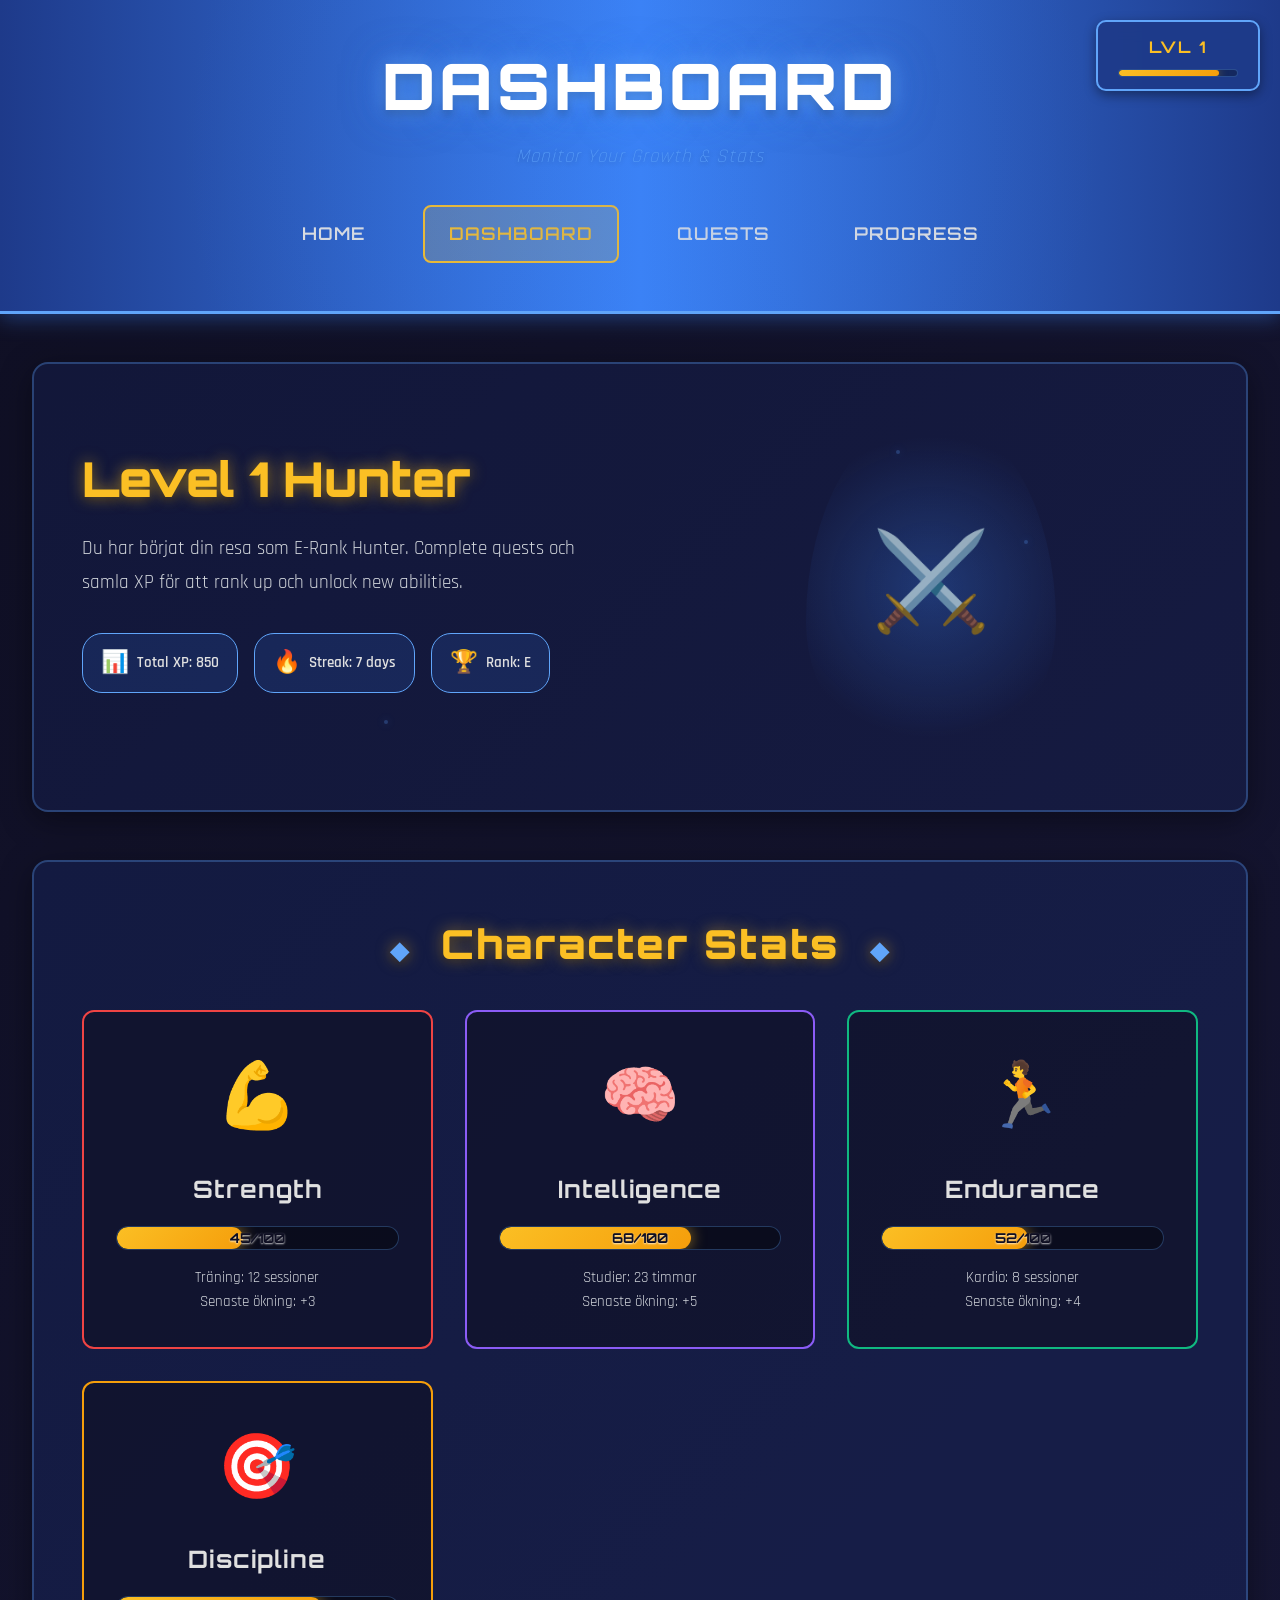
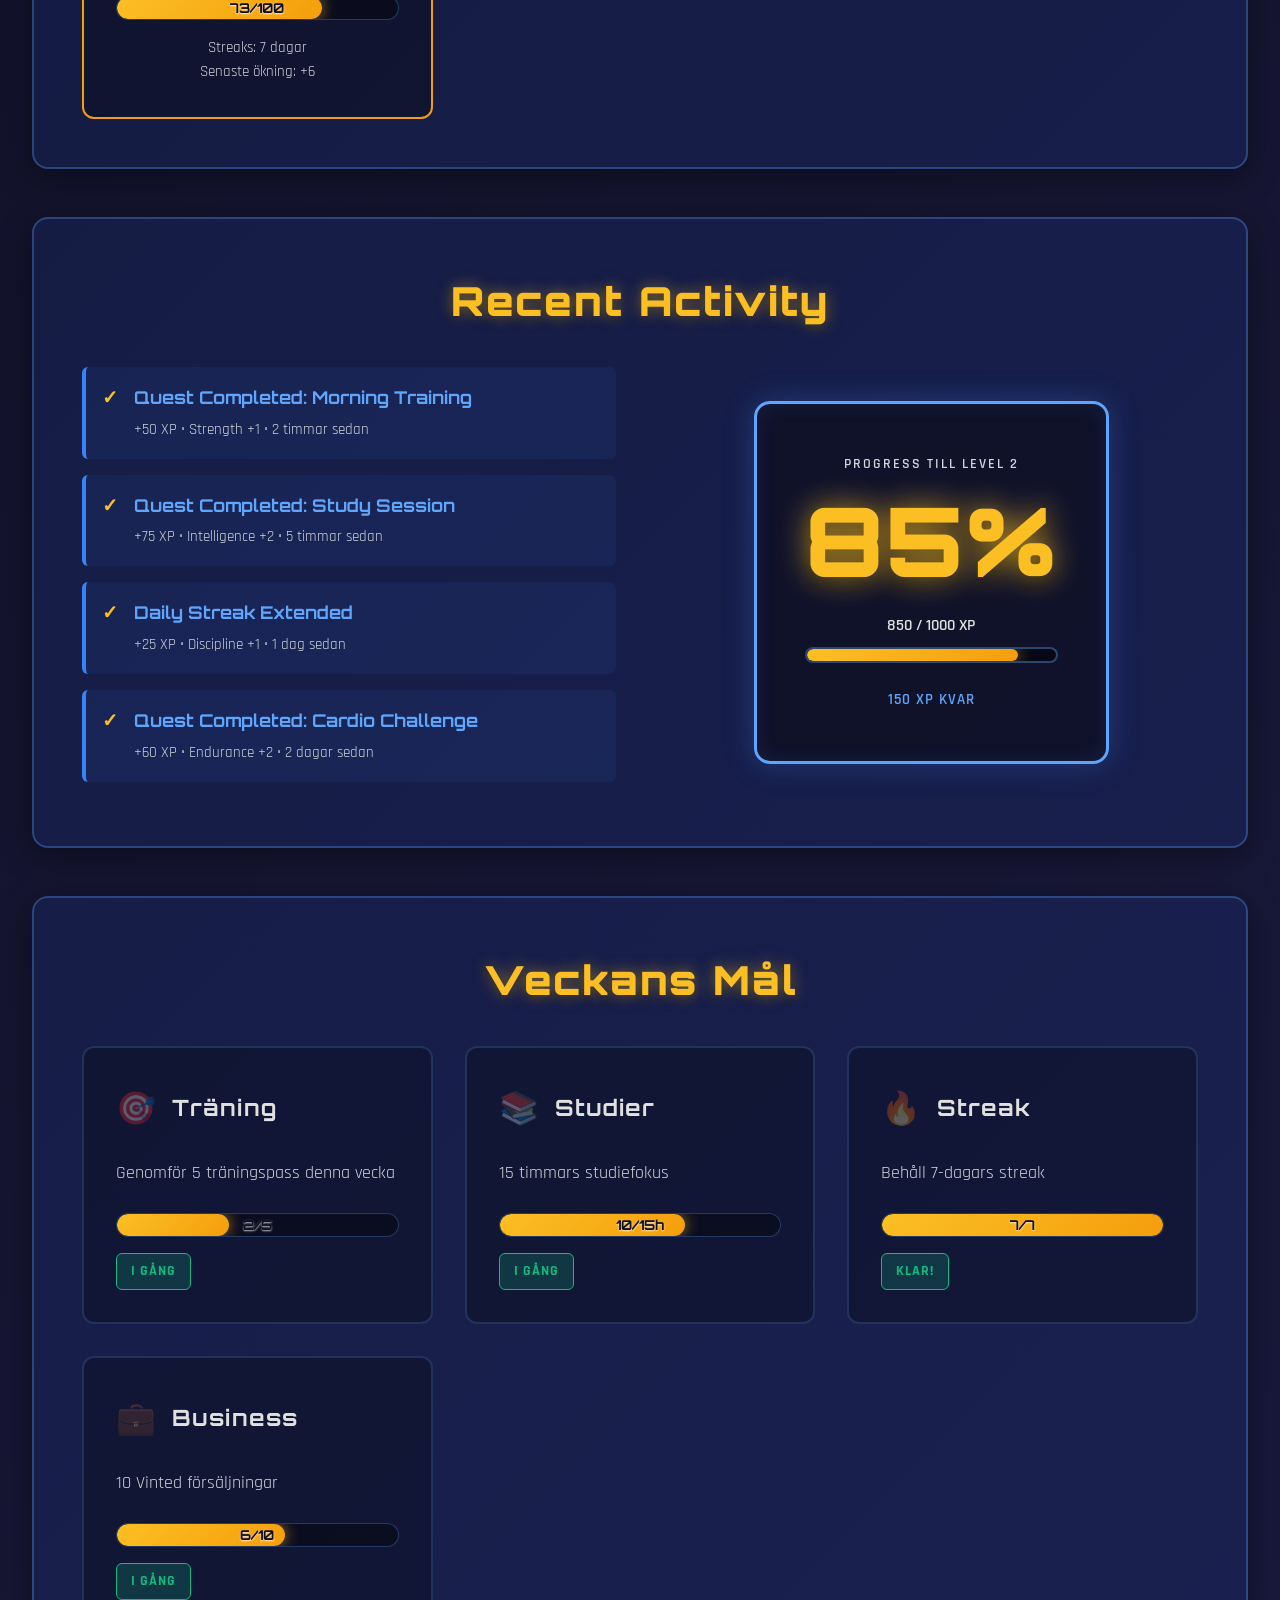
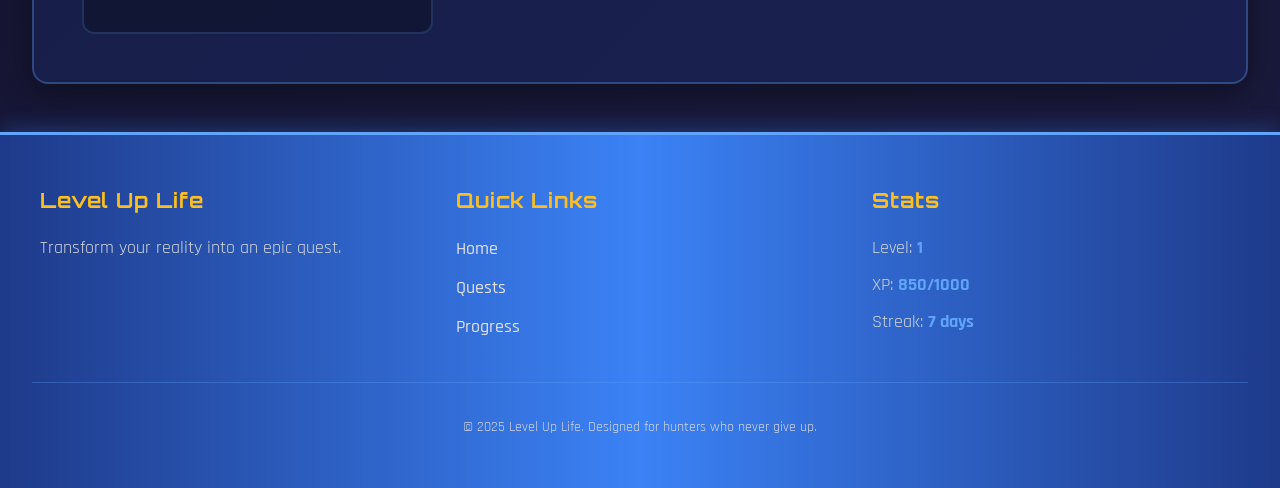
==== dashboard.html @ 6cf94a7b "Self Improvment hemsida jag har gjort en hemsida baserad på en manga solo leveling där man gör livet" ====
<!DOCTYPE html>
<html lang="sv">

<head>
    <meta charset="UTF-8">
    <meta name="viewport" content="width=device-width, initial-scale=1.0">
    <title>Dashboard - Level Up Life</title>
    <link rel="stylesheet" href="styles.css">
    <link rel="preconnect" href="https://fonts.googleapis.com">
    <link rel="preconnect" href="https://fonts.gstatic.com" crossorigin>
    <link href="https://fonts.googleapis.com/css2?family=Orbitron:wght@400;700;900&family=Rajdhani:wght@300;400;600;700&display=swap" rel="stylesheet">
</head>

<body>
    <div class="particle-container">
        <div class="particle"></div>
        <div class="particle"></div>
        <div class="particle"></div>
        <div class="particle"></div>
        <div class="particle"></div>
    </div>

    <div class="level-badge">
        <span class="level-number">LVL 1</span>
        <div class="xp-bar">
            <div class="xp-progress"></div>
        </div>
    </div>

    <header>
        <div class="header-glow"></div>
        <h1>
            <span class="title-main">Dashboard</span>
        </h1>
        <p class="tagline">Monitor Your Growth & Stats</p>
        <nav>
            <ul>
                <li><a href="index.html">Home</a></li>
                <li><a href="dashboard.html" class="nav-active">Dashboard</a></li>
                <li><a href="quests.html">Quests</a></li>
                <li><a href="progress.html">Progress</a></li>
            </ul>
        </nav>
    </header>

    <main>
        <!-- Current Level Overview -->
        <section id="level-overview" class="hero-section">
            <div class="hero-content">
                <h2 class="hero-title">Level 1 Hunter</h2>
                <p class="hero-description">
                    Du har börjat din resa som E-Rank Hunter. Complete quests och samla XP för att rank up och unlock new abilities.
                </p>
                <div class="hero-stats">
                    <div class="stat-pill">
                        <span class="stat-icon">📊</span>
                        <span class="stat-label">Total XP: 850</span>
                    </div>
                    <div class="stat-pill">
                        <span class="stat-icon">🔥</span>
                        <span class="stat-label">Streak: 7 days</span>
                    </div>
                    <div class="stat-pill">
                        <span class="stat-icon">🏆</span>
                        <span class="stat-label">Rank: E</span>
                    </div>
                </div>
            </div>
            <div class="hero-image">
                <div class="character-silhouette"></div>
            </div>
        </section>

        <!-- Detailed Stats -->
        <section id="detailed-stats">
            <h2 class="section-title">
                <span class="title-decoration">◆</span>
                Character Stats
                <span class="title-decoration">◆</span>
            </h2>
            <div class="stats-grid">
                <div class="stat-card strength">
                    <div class="stat-icon-large">💪</div>
                    <h3>Strength</h3>
                    <div class="stat-bar">
                        <div class="stat-fill" style="width: 45%"></div>
                        <span class="stat-value">45/100</span>
                    </div>
                    <p>Träning: 12 sessioner<br>Senaste ökning: +3</p>
                </div>
                <div class="stat-card intelligence">
                    <div class="stat-icon-large">🧠</div>
                    <h3>Intelligence</h3>
                    <div class="stat-bar">
                        <div class="stat-fill" style="width: 68%"></div>
                        <span class="stat-value">68/100</span>
                    </div>
                    <p>Studier: 23 timmar<br>Senaste ökning: +5</p>
                </div>
                <div class="stat-card endurance">
                    <div class="stat-icon-large">🏃</div>
                    <h3>Endurance</h3>
                    <div class="stat-bar">
                        <div class="stat-fill" style="width: 52%"></div>
                        <span class="stat-value">52/100</span>
                    </div>
                    <p>Kardio: 8 sessioner<br>Senaste ökning: +4</p>
                </div>
                <div class="stat-card discipline">
                    <div class="stat-icon-large">🎯</div>
                    <h3>Discipline</h3>
                    <div class="stat-bar">
                        <div class="stat-fill" style="width: 73%"></div>
                        <span class="stat-value">73/100</span>
                    </div>
                    <p>Streaks: 7 dagar<br>Senaste ökning: +6</p>
                </div>
            </div>
        </section>

        <!-- Recent Activity -->
        <section id="activity">
            <h2 class="section-title">Recent Activity</h2>
            <div class="progress-content">
                <div class="progress-text">
                    <ul class="feature-list">
                        <li>
                            <span class="feature-icon">✓</span>
                            <div class="feature-content">
                                <strong>Quest Completed: Morning Training</strong>
                                <span>+50 XP • Strength +1 • 2 timmar sedan</span>
                            </div>
                        </li>
                        <li>
                            <span class="feature-icon">✓</span>
                            <div class="feature-content">
                                <strong>Quest Completed: Study Session</strong>
                                <span>+75 XP • Intelligence +2 • 5 timmar sedan</span>
                            </div>
                        </li>
                        <li>
                            <span class="feature-icon">✓</span>
                            <div class="feature-content">
                                <strong>Daily Streak Extended</strong>
                                <span>+25 XP • Discipline +1 • 1 dag sedan</span>
                            </div>
                        </li>
                        <li>
                            <span class="feature-icon">✓</span>
                            <div class="feature-content">
                                <strong>Quest Completed: Cardio Challenge</strong>
                                <span>+60 XP • Endurance +2 • 2 dagar sedan</span>
                            </div>
                        </li>
                    </ul>
                </div>
                <div class="progress-visual">
                    <div class="level-card">
                        <div class="level-header">Progress Till Level 2</div>
                        <div class="level-display">85%</div>
                        <div class="xp-display">
                            <div class="xp-label">850 / 1000 XP</div>
                            <div class="xp-bar-large">
                                <div class="xp-fill-large"></div>
                            </div>
                        </div>
                        <div class="next-level">150 XP kvar</div>
                    </div>
                </div>
            </div>
        </section>

        <!-- Weekly Goals -->
        <section id="weekly-goals">
            <h2 class="section-title">Veckans Mål</h2>
            <div class="features-grid">
                <div class="feature-card">
                    <div class="feature-header">
                        <span class="feature-number">🎯</span>
                        <h3>Träning</h3>
                    </div>
                    <p>Genomför 5 träningspass denna vecka</p>
                    <div class="stat-bar">
                        <div class="stat-fill" style="width: 40%"></div>
                        <span class="stat-value">2/5</span>
                    </div>
                    <div class="feature-badge">I gång</div>
                </div>
                <div class="feature-card">
                    <div class="feature-header">
                        <span class="feature-number">📚</span>
                        <h3>Studier</h3>
                    </div>
                    <p>15 timmars studiefokus</p>
                    <div class="stat-bar">
                        <div class="stat-fill" style="width: 66%"></div>
                        <span class="stat-value">10/15h</span>
                    </div>
                    <div class="feature-badge">I gång</div>
                </div>
                <div class="feature-card">
                    <div class="feature-header">
                        <span class="feature-number">🔥</span>
                        <h3>Streak</h3>
                    </div>
                    <p>Behåll 7-dagars streak</p>
                    <div class="stat-bar">
                        <div class="stat-fill" style="width: 100%"></div>
                        <span class="stat-value">7/7</span>
                    </div>
                    <div class="feature-badge">Klar!</div>
                </div>
                <div class="feature-card">
                    <div class="feature-header">
                        <span class="feature-number">💼</span>
                        <h3>Business</h3>
                    </div>
                    <p>10 Vinted försäljningar</p>
                    <div class="stat-bar">
                        <div class="stat-fill" style="width: 60%"></div>
                        <span class="stat-value">6/10</span>
                    </div>
                    <div class="feature-badge">I gång</div>
                </div>
            </div>
        </section>
    </main>

    <footer>
        <div class="footer-content">
            <div class="footer-section">
                <h4>Level Up Life</h4>
                <p>Transform your reality into an epic quest.</p>
            </div>
            <div class="footer-section">
                <h4>Quick Links</h4>
                <ul>
                    <li><a href="index.html">Home</a></li>
                    <li><a href="quests.html">Quests</a></li>
                    <li><a href="progress.html">Progress</a></li>
                </ul>
            </div>
            <div class="footer-section">
                <h4>Stats</h4>
                <p class="footer-stat">Level: <strong>1</strong></p>
                <p class="footer-stat">XP: <strong>850/1000</strong></p>
                <p class="footer-stat">Streak: <strong>7 days</strong></p>
            </div>
        </div>
        <div class="footer-bottom">
            <p>&copy; 2025 Level Up Life. Designed for hunters who never give up.</p>
        </div>
    </footer>
</body>

</html>
---- styles.css ----
@import url('https://fonts.googleapis.com/css2?family=Orbitron:wght@400;700;900&family=Rajdhani:wght@300;400;600;700&display=swap');

/* CSS Reset */
* {
    margin: 0;
    padding: 0;
    box-sizing: border-box;
}

/* Root variables for consistent theming */
:root {
    /* Colors */
    --color-primary: #3b82f6;
    --color-secondary: #fbbf24;
    --color-accent: #60a5fa;
    --color-dark: #0f0f23;
    --color-darker: #1a1a3e;
    --color-light: #e0e0e0;
    --color-text: #d1d5db;
    
    /* Gradients */
    --gradient-primary: linear-gradient(135deg, #0f0f23 0%, #1a1a3e 100%);
    --gradient-header: linear-gradient(90deg, #1e3a8a 0%, #3b82f6 50%, #1e3a8a 100%);
    --gradient-gold: linear-gradient(135deg, #fbbf24 0%, #f59e0b 100%);
    
    /* Fonts */
    --font-display: 'Orbitron', sans-serif;
    --font-body: 'Rajdhani', sans-serif;
    
    /* Spacing */
    --spacing-xs: 0.5rem;
    --spacing-sm: 1rem;
    --spacing-md: 1.5rem;
    --spacing-lg: 2rem;
    --spacing-xl: 3rem;
}

/* ========================================
   BASE STYLES (Uppgift 3 + 4 + 5)
   ======================================== */

body {
    font-family: var(--font-body);
    font-size: 18px;
    font-weight: 400;
    line-height: 1.7;
    color: var(--color-light);
    background: var(--gradient-primary);
    min-height: 100vh;
    position: relative;
    overflow-x: hidden;
}

/* ========================================
   UPPGIFT 6: POSITION - Background Particles
   ======================================== */

.particle-container {
    position: fixed;
    top: 0;
    left: 0;
    width: 100%;
    height: 100%;
    pointer-events: none;
    z-index: 0;
    overflow: hidden;
}

.particle {
    position: absolute;
    width: 4px;
    height: 4px;
    background: var(--color-accent);
    border-radius: 50%;
    opacity: 0.3;
    animation: float 15s infinite ease-in-out;
    box-shadow: 0 0 10px var(--color-accent);
}

.particle:nth-child(1) {
    top: 10%;
    left: 20%;
    animation-delay: 0s;
    animation-duration: 12s;
}

.particle:nth-child(2) {
    top: 60%;
    left: 80%;
    animation-delay: 2s;
    animation-duration: 18s;
}

.particle:nth-child(3) {
    top: 30%;
    left: 50%;
    animation-delay: 4s;
    animation-duration: 15s;
}

.particle:nth-child(4) {
    top: 80%;
    left: 30%;
    animation-delay: 6s;
    animation-duration: 20s;
}

.particle:nth-child(5) {
    top: 50%;
    left: 70%;
    animation-delay: 8s;
    animation-duration: 16s;
}

/* ========================================
   UPPGIFT 9: ADVANCED - Animations
   ======================================== */

@keyframes float {
    0%, 100% {
        transform: translateY(0) translateX(0);
        opacity: 0.3;
    }
    25% {
        transform: translateY(-30px) translateX(20px);
        opacity: 0.6;
    }
    50% {
        transform: translateY(-60px) translateX(-20px);
        opacity: 0.4;
    }
    75% {
        transform: translateY(-30px) translateX(30px);
        opacity: 0.5;
    }
}

@keyframes glow-pulse {
    0%, 100% {
        box-shadow: 0 0 20px rgba(96, 165, 250, 0.3);
    }
    50% {
        box-shadow: 0 0 40px rgba(96, 165, 250, 0.6);
    }
}

@keyframes slide-in {
    from {
        opacity: 0;
        transform: translateY(30px);
    }
    to {
        opacity: 1;
        transform: translateY(0);
    }
}

@keyframes xp-fill {
    from {
        width: 0%;
    }
    to {
        width: 85%;
    }
}

/* ========================================
   UPPGIFT 6: POSITION - Fixed Level Badge
   ======================================== */

.level-badge {
    position: fixed;
    top: 20px;
    right: 20px;
    background: rgba(30, 58, 138, 0.95);
    padding: 12px 20px;
    border-radius: 10px;
    border: 2px solid var(--color-accent);
    z-index: 1000;
    backdrop-filter: blur(10px);
    box-shadow: 0 4px 12px rgba(0, 0, 0, 0.4);
}

.level-number {
    display: block;
    font-family: var(--font-display);
    font-size: 16px;
    font-weight: 700;
    color: var(--color-secondary);
    text-align: center;
    margin-bottom: 8px;
    letter-spacing: 2px;
}

.xp-bar {
    width: 120px;
    height: 8px;
    background: rgba(0, 0, 0, 0.3);
    border-radius: 4px;
    overflow: hidden;
    border: 1px solid rgba(96, 165, 250, 0.3);
}

.xp-progress {
    height: 100%;
    width: 85%;
    background: var(--gradient-gold);
    border-radius: 4px;
    animation: xp-fill 2s ease-out;
    box-shadow: 0 0 10px rgba(251, 191, 36, 0.5);
}

/* ========================================
   HEADER STYLING (Uppgift 3, 4, 5, 6)
   ======================================== */

header {
    position: relative;
    background: var(--gradient-header);
    padding: var(--spacing-xl) var(--spacing-lg);
    text-align: center;
    box-shadow: 0 4px 20px rgba(59, 130, 246, 0.4);
    border-bottom: 3px solid var(--color-accent);
    z-index: 10;
    margin-bottom: var(--spacing-xl);
}

.header-glow {
    position: absolute;
    top: 0;
    left: 0;
    width: 100%;
    height: 100%;
    background: radial-gradient(circle at 50% 50%, rgba(59, 130, 246, 0.2) 0%, transparent 70%);
    pointer-events: none;
}

h1 {
    font-family: var(--font-display);
    font-size: 4rem;
    font-weight: 900;
    font-style: normal;
    letter-spacing: 4px;
    text-transform: uppercase;
    margin-bottom: var(--spacing-sm);
    text-shadow: 
        0 0 20px rgba(96, 165, 250, 0.8),
        0 0 40px rgba(59, 130, 246, 0.5),
        0 4px 8px rgba(0, 0, 0, 0.3);
    line-height: 1.2;
    position: relative;
    z-index: 1;
}

.title-main {
    color: #ffffff;
    display: inline-block;
}

.title-accent {
    color: var(--color-secondary);
    text-shadow: 
        0 0 20px rgba(251, 191, 36, 0.8),
        0 0 40px rgba(251, 191, 36, 0.5),
        0 4px 8px rgba(0, 0, 0, 0.3);
    display: inline-block;
}

.tagline {
    font-family: var(--font-body);
    font-size: 1.2rem;
    font-weight: 300;
    font-style: italic;
    color: var(--color-accent);
    margin-bottom: var(--spacing-lg);
    letter-spacing: 1px;
    text-shadow: 0 2px 4px rgba(0, 0, 0, 0.3);
}

/* ========================================
   UPPGIFT 7: FLEXBOX - Navigation
   ======================================== */

nav ul {
    list-style: none;
    display: flex;
    justify-content: center;
    align-items: center;
    gap: var(--spacing-lg);
    flex-wrap: wrap;
    padding: 0;
}

nav li {
    margin: 0;
}

nav a {
    display: inline-block;
    color: var(--color-light);
    text-decoration: none;
    font-family: var(--font-display);
    font-weight: 600;
    font-size: 1.1rem;
    padding: 12px 24px;
    border-radius: 8px;
    border: 2px solid transparent;
    transition: all 0.3s ease;
    letter-spacing: 1px;
    text-transform: uppercase;
}

/* UPPGIFT 9: :hover pseudo-class */
nav a:hover {
    background: rgba(96, 165, 250, 0.2);
    border: 2px solid var(--color-accent);
    transform: translateY(-2px);
    box-shadow: 0 4px 12px rgba(96, 165, 250, 0.5);
    text-shadow: 0 0 10px rgba(96, 165, 250, 0.8);
}

nav a.nav-active {
    background: rgba(251, 191, 36, 0.2);
    border: 2px solid var(--color-secondary);
    color: var(--color-secondary);
}

/* ========================================
   MAIN CONTENT WRAPPER
   ======================================== */

main {
    max-width: 1400px;
    margin: 0 auto;
    padding: 0 var(--spacing-lg);
    position: relative;
    z-index: 1;
}

/* ========================================
   UPPGIFT 7: FLEXBOX - Hero Section
   ======================================== */

.hero-section {
    display: flex;
    flex-direction: row;
    justify-content: space-between;
    align-items: center;
    gap: var(--spacing-xl);
    padding: var(--spacing-xl);
    margin-bottom: var(--spacing-xl);
    background: rgba(30, 58, 138, 0.2);
    border-radius: 16px;
    border: 2px solid rgba(96, 165, 250, 0.3);
    box-shadow: 0 8px 32px rgba(0, 0, 0, 0.4);
    animation: slide-in 0.8s ease-out;
}

.hero-content {
    flex: 1;
    max-width: 600px;
}

.hero-title {
    font-family: var(--font-display);
    font-size: 3rem;
    font-weight: 900;
    color: var(--color-secondary);
    margin-bottom: var(--spacing-md);
    text-shadow: 
        0 0 15px rgba(251, 191, 36, 0.6),
        0 4px 8px rgba(0, 0, 0, 0.3);
    line-height: 1.2;
}

.hero-description {
    font-size: 1.2rem;
    line-height: 1.8;
    color: var(--color-text);
    margin-bottom: var(--spacing-lg);
}

/* UPPGIFT 7: FLEXBOX - Hero Stats Pills */
.hero-stats {
    display: flex;
    flex-wrap: wrap;
    gap: var(--spacing-sm);
    margin-bottom: var(--spacing-lg);
}

.stat-pill {
    display: flex;
    align-items: center;
    gap: 8px;
    padding: 10px 18px;
    background: rgba(59, 130, 246, 0.15);
    border: 1px solid var(--color-accent);
    border-radius: 20px;
    transition: all 0.3s ease;
}

.stat-pill:hover {
    background: rgba(59, 130, 246, 0.25);
    transform: translateY(-2px);
    box-shadow: 0 4px 12px rgba(59, 130, 246, 0.3);
}

.stat-icon {
    font-size: 1.4rem;
}

.stat-label {
    font-family: var(--font-body);
    font-weight: 600;
    font-size: 0.95rem;
    color: var(--color-light);
}

/* Hero Image */
.hero-image {
    flex: 1;
    display: flex;
    justify-content: center;
    align-items: center;
    min-height: 300px;
}

.character-silhouette {
    width: 250px;
    height: 350px;
    background: radial-gradient(circle, rgba(59, 130, 246, 0.3) 0%, transparent 70%);
    border-radius: 50% 50% 50% 50% / 60% 60% 40% 40%;
    position: relative;
    animation: glow-pulse 3s infinite;
}

.character-silhouette::before {
    content: '⚔️';
    position: absolute;
    top: 50%;
    left: 50%;
    transform: translate(-50%, -50%);
    font-size: 6rem;
    opacity: 0.7;
    animation: float 6s infinite ease-in-out;
}

/* ========================================
   UPPGIFT 4: BOX MODEL - CTA Button
   ======================================== */

.cta-button {
    display: inline-flex;
    align-items: center;
    gap: 12px;
    padding: 16px 36px;
    margin-top: var(--spacing-md);
    background: var(--gradient-gold);
    color: var(--color-dark);
    font-family: var(--font-display);
    font-weight: 800;
    font-size: 1.2rem;
    text-decoration: none;
    border-radius: 10px;
    border: 3px solid var(--color-secondary);
    text-transform: uppercase;
    letter-spacing: 1.5px;
    transition: all 0.3s ease;
    box-shadow: 0 6px 20px rgba(251, 191, 36, 0.4);
}

.cta-button:hover {
    background: linear-gradient(135deg, #f59e0b 0%, #d97706 100%);
    transform: scale(1.05) translateY(-2px);
    box-shadow: 0 8px 30px rgba(251, 191, 36, 0.6);
}

.button-arrow {
    font-size: 1.5rem;
    transition: transform 0.3s ease;
}

.cta-button:hover .button-arrow {
    transform: translateX(5px);
}

/* ========================================
   SECTION STYLING (Uppgift 4: BOX MODEL)
   ======================================== */

section {
    background: rgba(30, 58, 138, 0.25);
    padding: var(--spacing-xl);
    margin-bottom: var(--spacing-xl);
    border-radius: 16px;
    border: 2px solid rgba(96, 165, 250, 0.3);
    box-shadow: 0 8px 32px rgba(0, 0, 0, 0.4);
    transition: all 0.4s ease;
}

section:hover {
    transform: translateY(-5px);
    box-shadow: 0 12px 40px rgba(59, 130, 246, 0.5);
    border-color: var(--color-accent);
}

.section-title {
    font-family: var(--font-display);
    font-size: 2.5rem;
    font-weight: 900;
    color: var(--color-secondary);
    text-align: center;
    margin-bottom: var(--spacing-lg);
    text-shadow: 
        0 0 15px rgba(251, 191, 36, 0.5),
        0 4px 8px rgba(0, 0, 0, 0.3);
    letter-spacing: 2px;
}

.title-decoration {
    color: var(--color-accent);
    margin: 0 var(--spacing-sm);
    font-size: 1.5rem;
}

/* ========================================
   UPPGIFT 8: GRID - Stats Grid
   ======================================== */

.stats-grid {
    display: grid;
    grid-template-columns: repeat(auto-fit, minmax(280px, 1fr));
    gap: var(--spacing-lg);
    margin-top: var(--spacing-lg);
}

.stat-card {
    background: rgba(15, 15, 35, 0.6);
    padding: var(--spacing-lg);
    border-radius: 12px;
    border: 2px solid transparent;
    transition: all 0.4s ease;
    text-align: center;
}

.stat-card:hover {
    transform: translateY(-8px) scale(1.02);
    box-shadow: 0 12px 30px rgba(0, 0, 0, 0.5);
}

.stat-card.strength {
    border-color: #ef4444;
}

.stat-card.strength:hover {
    background: rgba(239, 68, 68, 0.1);
    box-shadow: 0 12px 30px rgba(239, 68, 68, 0.3);
}

.stat-card.intelligence {
    border-color: #8b5cf6;
}

.stat-card.intelligence:hover {
    background: rgba(139, 92, 246, 0.1);
    box-shadow: 0 12px 30px rgba(139, 92, 246, 0.3);
}

.stat-card.endurance {
    border-color: #10b981;
}

.stat-card.endurance:hover {
    background: rgba(16, 185, 129, 0.1);
    box-shadow: 0 12px 30px rgba(16, 185, 129, 0.3);
}

.stat-card.discipline {
    border-color: #f59e0b;
}

.stat-card.discipline:hover {
    background: rgba(245, 158, 11, 0.1);
    box-shadow: 0 12px 30px rgba(245, 158, 11, 0.3);
}

.stat-icon-large {
    font-size: 4rem;
    margin-bottom: var(--spacing-sm);
}

.stat-card h3 {
    font-family: var(--font-display);
    font-size: 1.5rem;
    font-weight: 700;
    color: var(--color-light);
    margin-bottom: var(--spacing-sm);
    letter-spacing: 1px;
}

.stat-bar {
    position: relative;
    width: 100%;
    height: 24px;
    background: rgba(0, 0, 0, 0.4);
    border-radius: 12px;
    margin: var(--spacing-sm) 0;
    overflow: hidden;
    border: 1px solid rgba(96, 165, 250, 0.3);
}

.stat-fill {
    height: 100%;
    background: var(--gradient-gold);
    border-radius: 12px;
    transition: width 1s ease-out;
    box-shadow: 0 0 15px rgba(251, 191, 36, 0.6);
}

.stat-value {
    position: absolute;
    top: 50%;
    left: 50%;
    transform: translate(-50%, -50%);
    font-family: var(--font-display);
    font-size: 0.85rem;
    font-weight: 700;
    color: var(--color-dark);
    text-shadow: 0 1px 2px rgba(255, 255, 255, 0.8);
}

.stat-card p {
    font-size: 0.95rem;
    color: var(--color-text);
    line-height: 1.6;
}

/* ========================================
   UPPGIFT 7: FLEXBOX - Progress Section
   ======================================== */

.progress-content {
    display: flex;
    gap: var(--spacing-xl);
    align-items: center;
}

.progress-text {
    flex: 1;
}

.intro-text {
    font-size: 1.15rem;
    line-height: 1.8;
    color: var(--color-text);
    margin-bottom: var(--spacing-lg);
}

.feature-list {
    list-style: none;
    padding: 0;
}

.feature-list li {
    display: flex;
    align-items: flex-start;
    gap: var(--spacing-sm);
    padding: var(--spacing-sm);
    margin-bottom: var(--spacing-sm);
    background: rgba(59, 130, 246, 0.08);
    border-left: 4px solid var(--color-primary);
    border-radius: 6px;
    transition: all 0.3s ease;
}

.feature-list li:hover {
    background: rgba(59, 130, 246, 0.15);
    border-left-color: var(--color-secondary);
    transform: translateX(8px);
}

.feature-icon {
    color: var(--color-secondary);
    font-weight: 900;
    font-size: 1.2rem;
    flex-shrink: 0;
}

.feature-content {
    display: flex;
    flex-direction: column;
    gap: 4px;
}

.feature-content strong {
    font-family: var(--font-display);
    font-size: 1.1rem;
    color: var(--color-accent);
    font-weight: 700;
}

.feature-content span {
    font-size: 0.95rem;
    color: var(--color-text);
}

/* Progress Visual */
.progress-visual {
    flex: 1;
    display: flex;
    justify-content: center;
}

.level-card {
    background: rgba(15, 15, 35, 0.8);
    padding: var(--spacing-xl);
    border-radius: 16px;
    border: 3px solid var(--color-accent);
    box-shadow: 
        0 0 30px rgba(59, 130, 246, 0.3),
        inset 0 0 20px rgba(59, 130, 246, 0.1);
    text-align: center;
    min-width: 280px;
}

.level-header {
    font-family: var(--font-body);
    font-size: 0.9rem;
    font-weight: 600;
    color: var(--color-text);
    text-transform: uppercase;
    letter-spacing: 2px;
    margin-bottom: var(--spacing-sm);
}

.level-display {
    font-family: var(--font-display);
    font-size: 6rem;
    font-weight: 900;
    color: var(--color-secondary);
    line-height: 1;
    text-shadow: 
        0 0 30px rgba(251, 191, 36, 0.8),
        0 8px 16px rgba(0, 0, 0, 0.5);
    margin-bottom: var(--spacing-md);
}

.xp-display {
    margin-bottom: var(--spacing-md);
}

.xp-label {
    font-family: var(--font-body);
    font-size: 1rem;
    font-weight: 600;
    color: var(--color-light);
    margin-bottom: 8px;
}

.xp-bar-large {
    width: 100%;
    height: 16px;
    background: rgba(0, 0, 0, 0.5);
    border-radius: 8px;
    overflow: hidden;
    border: 2px solid rgba(96, 165, 250, 0.4);
}

.xp-fill-large {
    height: 100%;
    width: 85%;
    background: var(--gradient-gold);
    border-radius: 8px;
    animation: xp-fill 2s ease-out;
    box-shadow: 0 0 15px rgba(251, 191, 36, 0.6);
}

.next-level {
    font-family: var(--font-body);
    font-size: 0.95rem;
    font-weight: 600;
    color: var(--color-accent);
    text-transform: uppercase;
    letter-spacing: 1px;
}

/* ========================================
   UPPGIFT 8: GRID - Features Grid
   ======================================== */

.features-grid {
    display: grid;
    grid-template-columns: repeat(auto-fit, minmax(300px, 1fr));
    gap: var(--spacing-lg);
}

.feature-card {
    background: rgba(15, 15, 35, 0.5);
    padding: var(--spacing-lg);
    border-radius: 12px;
    border: 2px solid rgba(96, 165, 250, 0.2);
    transition: all 0.4s ease;
    position: relative;
    overflow: hidden;
}

.feature-card::before {
    content: '';
    position: absolute;
    top: 0;
    left: -100%;
    width: 100%;
    height: 100%;
    background: linear-gradient(90deg, transparent, rgba(96, 165, 250, 0.1), transparent);
    transition: left 0.6s ease;
}

.feature-card:hover::before {
    left: 100%;
}

.feature-card:hover {
    transform: translateY(-8px);
    border-color: var(--color-accent);
    box-shadow: 0 12px 30px rgba(59, 130, 246, 0.3);
}

.feature-header {
    display: flex;
    align-items: center;
    gap: var(--spacing-sm);
    margin-bottom: var(--spacing-md);
}

.feature-number {
    font-family: var(--font-display);
    font-size: 2rem;
    font-weight: 900;
    color: var(--color-secondary);
    opacity: 0.3;
}

.feature-card h3 {
    font-family: var(--font-display);
    font-size: 1.4rem;
    font-weight: 700;
    color: var(--color-light);
    letter-spacing: 1px;
}

.feature-card p {
    color: var(--color-text);
    line-height: 1.7;
    margin-bottom: var(--spacing-md);
}

.feature-badge {
    display: inline-block;
    padding: 6px 14px;
    background: rgba(16, 185, 129, 0.2);
    color: #10b981;
    font-family: var(--font-body);
    font-size: 0.85rem;
    font-weight: 700;
    border-radius: 6px;
    border: 1px solid #10b981;
    text-transform: uppercase;
    letter-spacing: 1px;
}

.feature-badge.coming-soon {
    background: rgba(245, 158, 11, 0.2);
    color: #f59e0b;
    border-color: #f59e0b;
}

/* ========================================
   CTA SECTION
   ======================================== */

.cta-section {
    background: var(--gradient-header);
    text-align: center;
    padding: var(--spacing-xl);
    border-radius: 16px;
    box-shadow: 
        0 12px 40px rgba(59, 130, 246, 0.5),
        inset 0 0 50px rgba(59, 130, 246, 0.1);
}

.cta-content h2 {
    font-family: var(--font-display);
    font-size: 3rem;
    font-weight: 900;
    color: #ffffff;
    margin-bottom: var(--spacing-md);
    text-shadow: 0 4px 12px rgba(0, 0, 0, 0.3);
}

.cta-content p {
    font-size: 1.2rem;
    color: var(--color-light);
    margin-bottom: var(--spacing-lg);
    max-width: 600px;
    margin-left: auto;
    margin-right: auto;
}

.cta-buttons {
    display: flex;
    justify-content: center;
    gap: var(--spacing-md);
    flex-wrap: wrap;
}

.cta-primary {
    display: inline-flex;
    align-items: center;
    gap: 10px;
    padding: 16px 32px;
    background: var(--gradient-gold);
    color: var(--color-dark);
    font-family: var(--font-display);
    font-weight: 800;
    font-size: 1.1rem;
    text-decoration: none;
    border-radius: 10px;
    border: 3px solid var(--color-secondary);
    text-transform: uppercase;
    letter-spacing: 1.5px;
    transition: all 0.3s ease;
}

.cta-primary:hover {
    transform: scale(1.05);
    box-shadow: 0 8px 30px rgba(251, 191, 36, 0.6);
}

.cta-secondary {
    display: inline-block;
    padding: 16px 32px;
    background: transparent;
    color: var(--color-light);
    font-family: var(--font-display);
    font-weight: 700;
    font-size: 1.1rem;
    text-decoration: none;
    border-radius: 10px;
    border: 3px solid var(--color-accent);
    text-transform: uppercase;
    letter-spacing: 1.5px;
    transition: all 0.3s ease;
}

.cta-secondary:hover {
    background: rgba(96, 165, 250, 0.2);
    transform: scale(1.05);
}

/* ========================================
   FOOTER (Uppgift 7: FLEXBOX + 8: GRID)
   ======================================== */

footer {
    background: var(--gradient-header);
    margin-top: var(--spacing-xl);
    padding: var(--spacing-xl) var(--spacing-lg);
    border-top: 3px solid var(--color-accent);
    box-shadow: 0 -4px 20px rgba(59, 130, 246, 0.3);
}

.footer-content {
    max-width: 1200px;
    margin: 0 auto;
    display: grid;
    grid-template-columns: repeat(auto-fit, minmax(250px, 1fr));
    gap: var(--spacing-xl);
    margin-bottom: var(--spacing-lg);
}

.footer-section h4 {
    font-family: var(--font-display);
    font-size: 1.3rem;
    font-weight: 700;
    color: var(--color-secondary);
    margin-bottom: var(--spacing-sm);
    letter-spacing: 1px;
}

.footer-section p {
    color: var(--color-text);
    line-height: 1.6;
}

.footer-section ul {
    list-style: none;
    padding: 0;
}

.footer-section ul li {
    margin-bottom: 8px;
}

.footer-section a {
    color: var(--color-light);
    text-decoration: none;
    transition: color 0.3s ease;
    font-weight: 500;
}

.footer-section a:hover {
    color: var(--color-secondary);
}

.footer-stat {
    margin: 8px 0;
    font-family: var(--font-body);
    font-weight: 400;
}

.footer-stat strong {
    color: var(--color-accent);
    font-weight: 700;
}

.footer-bottom {
    text-align: center;
    padding-top: var(--spacing-lg);
    border-top: 1px solid rgba(96, 165, 250, 0.3);
}

.footer-bottom p {
    color: var(--color-text);
    font-size: 0.9rem;
}

/* ========================================
   UPPGIFT 4: BOX MODEL - Responsive Design
   ======================================== */

@media (max-width: 1024px) {
    .hero-section {
        flex-direction: column;
        text-align: center;
    }
    
    .hero-content {
        max-width: 100%;
    }
    
    .hero-stats {
        justify-content: center;
    }
    
    .progress-content {
        flex-direction: column;
    }
}

@media (max-width: 768px) {
    h1 {
        font-size: 2.5rem;
        letter-spacing: 2px;
    }
    
    .hero-title {
        font-size: 2rem;
    }
    
    .section-title {
        font-size: 1.8rem;
    }
    
    nav ul {
        gap: var(--spacing-sm);
    }
    
    nav a {
        font-size: 0.95rem;
        padding: 10px 16px;
    }
    
    .stats-grid {
        grid-template-columns: 1fr;
    }
    
    .features-grid {
        grid-template-columns: 1fr;
    }
    
    .footer-content {
        grid-template-columns: 1fr;
        text-align: center;
    }
    
    .level-badge {
        top: 10px;
        right: 10px;
        padding: 8px 12px;
    }
    
    .cta-buttons {
        flex-direction: column;
        align-items: center;
    }
}

@media (max-width: 480px) {
    h1 {
        font-size: 1.8rem;
    }
    
    .hero-title {
        font-size: 1.5rem;
    }
    
    section {
        padding: var(--spacing-lg);
    }
    
    .stat-icon-large {
        font-size: 3rem;
    }
    
    .level-display {
        font-size: 4rem;
    }
}
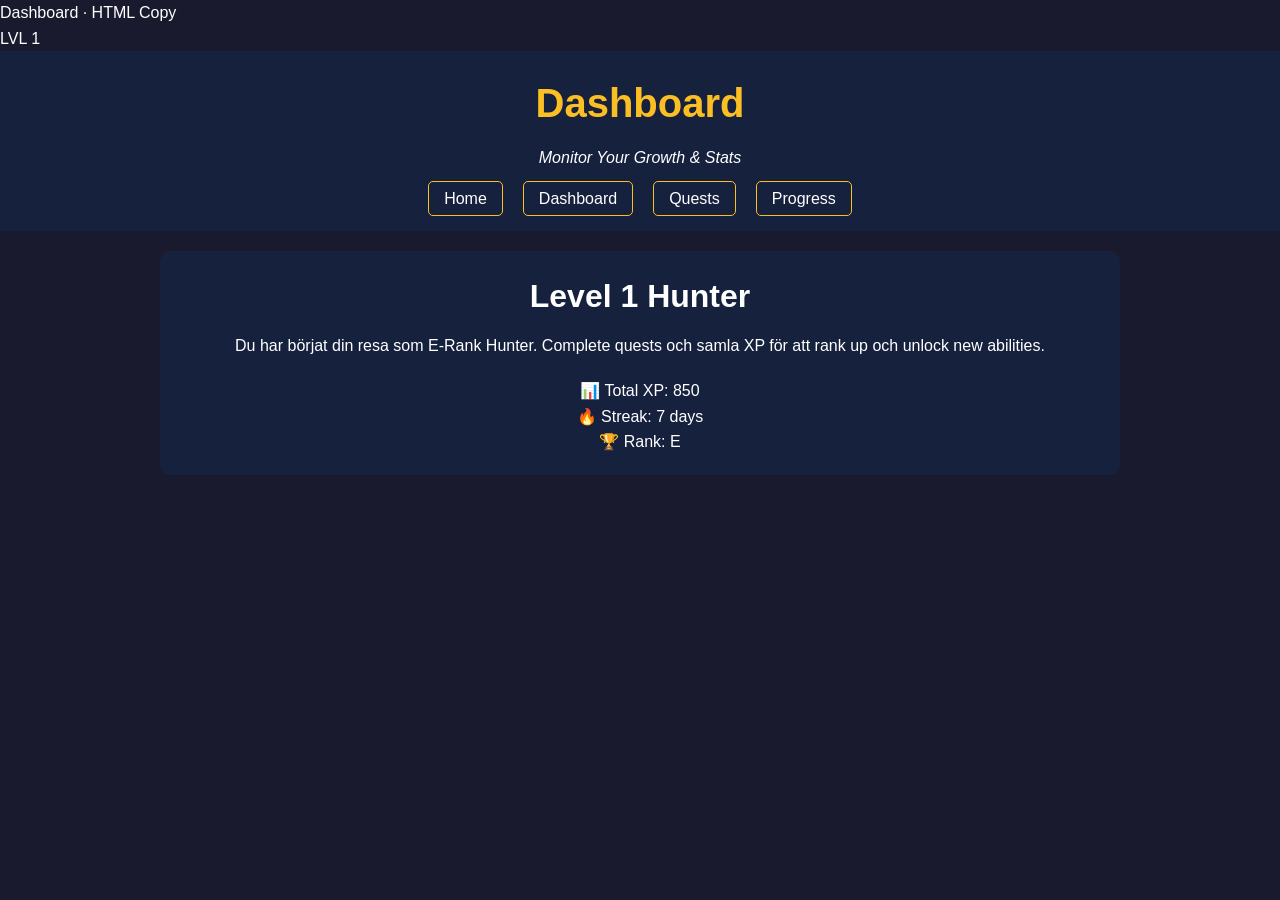
==== commit ea5fe7f9: "gjort denna hemsidan nu gjort såhär" ====
--- a/dashboard.html
+++ b/dashboard.html
@@ -1,6 +1,9 @@
+Dashboard · HTML
+Copy
+
 <!DOCTYPE html>
 <html lang="sv">
-
+ 
 <head>
     <meta charset="UTF-8">
     <meta name="viewport" content="width=device-width, initial-scale=1.0">
@@ -10,7 +13,7 @@
     <link rel="preconnect" href="https://fonts.gstatic.com" crossorigin>
     <link href="https://fonts.googleapis.com/css2?family=Orbitron:wght@400;700;900&family=Rajdhani:wght@300;400;600;700&display=swap" rel="stylesheet">
 </head>
-
+ 
 <body>
     <div class="particle-container">
         <div class="particle"></div>
@@ -19,14 +22,14 @@
         <div class="particle"></div>
         <div class="particle"></div>
     </div>
-
+ 
     <div class="level-badge">
         <span class="level-number">LVL 1</span>
         <div class="xp-bar">
             <div class="xp-progress"></div>
         </div>
     </div>
-
+ 
     <header>
         <div class="header-glow"></div>
         <h1>
@@ -42,7 +45,7 @@
             </ul>
         </nav>
     </header>
-
+ 
     <main>
         <!-- Current Level Overview -->
         <section id="level-overview" class="hero-section">
@@ -70,187 +73,4 @@
                 <div class="character-silhouette"></div>
             </div>
         </section>
-
-        <!-- Detailed Stats -->
-        <section id="detailed-stats">
-            <h2 class="section-title">
-                <span class="title-decoration">◆</span>
-                Character Stats
-                <span class="title-decoration">◆</span>
-            </h2>
-            <div class="stats-grid">
-                <div class="stat-card strength">
-                    <div class="stat-icon-large">💪</div>
-                    <h3>Strength</h3>
-                    <div class="stat-bar">
-                        <div class="stat-fill" style="width: 45%"></div>
-                        <span class="stat-value">45/100</span>
-                    </div>
-                    <p>Träning: 12 sessioner<br>Senaste ökning: +3</p>
-                </div>
-                <div class="stat-card intelligence">
-                    <div class="stat-icon-large">🧠</div>
-                    <h3>Intelligence</h3>
-                    <div class="stat-bar">
-                        <div class="stat-fill" style="width: 68%"></div>
-                        <span class="stat-value">68/100</span>
-                    </div>
-                    <p>Studier: 23 timmar<br>Senaste ökning: +5</p>
-                </div>
-                <div class="stat-card endurance">
-                    <div class="stat-icon-large">🏃</div>
-                    <h3>Endurance</h3>
-                    <div class="stat-bar">
-                        <div class="stat-fill" style="width: 52%"></div>
-                        <span class="stat-value">52/100</span>
-                    </div>
-                    <p>Kardio: 8 sessioner<br>Senaste ökning: +4</p>
-                </div>
-                <div class="stat-card discipline">
-                    <div class="stat-icon-large">🎯</div>
-                    <h3>Discipline</h3>
-                    <div class="stat-bar">
-                        <div class="stat-fill" style="width: 73%"></div>
-                        <span class="stat-value">73/100</span>
-                    </div>
-                    <p>Streaks: 7 dagar<br>Senaste ökning: +6</p>
-                </div>
-            </div>
-        </section>
-
-        <!-- Recent Activity -->
-        <section id="activity">
-            <h2 class="section-title">Recent Activity</h2>
-            <div class="progress-content">
-                <div class="progress-text">
-                    <ul class="feature-list">
-                        <li>
-                            <span class="feature-icon">✓</span>
-                            <div class="feature-content">
-                                <strong>Quest Completed: Morning Training</strong>
-                                <span>+50 XP • Strength +1 • 2 timmar sedan</span>
-                            </div>
-                        </li>
-                        <li>
-                            <span class="feature-icon">✓</span>
-                            <div class="feature-content">
-                                <strong>Quest Completed: Study Session</strong>
-                                <span>+75 XP • Intelligence +2 • 5 timmar sedan</span>
-                            </div>
-                        </li>
-                        <li>
-                            <span class="feature-icon">✓</span>
-                            <div class="feature-content">
-                                <strong>Daily Streak Extended</strong>
-                                <span>+25 XP • Discipline +1 • 1 dag sedan</span>
-                            </div>
-                        </li>
-                        <li>
-                            <span class="feature-icon">✓</span>
-                            <div class="feature-content">
-                                <strong>Quest Completed: Cardio Challenge</strong>
-                                <span>+60 XP • Endurance +2 • 2 dagar sedan</span>
-                            </div>
-                        </li>
-                    </ul>
-                </div>
-                <div class="progress-visual">
-                    <div class="level-card">
-                        <div class="level-header">Progress Till Level 2</div>
-                        <div class="level-display">85%</div>
-                        <div class="xp-display">
-                            <div class="xp-label">850 / 1000 XP</div>
-                            <div class="xp-bar-large">
-                                <div class="xp-fill-large"></div>
-                            </div>
-                        </div>
-                        <div class="next-level">150 XP kvar</div>
-                    </div>
-                </div>
-            </div>
-        </section>
-
-        <!-- Weekly Goals -->
-        <section id="weekly-goals">
-            <h2 class="section-title">Veckans Mål</h2>
-            <div class="features-grid">
-                <div class="feature-card">
-                    <div class="feature-header">
-                        <span class="feature-number">🎯</span>
-                        <h3>Träning</h3>
-                    </div>
-                    <p>Genomför 5 träningspass denna vecka</p>
-                    <div class="stat-bar">
-                        <div class="stat-fill" style="width: 40%"></div>
-                        <span class="stat-value">2/5</span>
-                    </div>
-                    <div class="feature-badge">I gång</div>
-                </div>
-                <div class="feature-card">
-                    <div class="feature-header">
-                        <span class="feature-number">📚</span>
-                        <h3>Studier</h3>
-                    </div>
-                    <p>15 timmars studiefokus</p>
-                    <div class="stat-bar">
-                        <div class="stat-fill" style="width: 66%"></div>
-                        <span class="stat-value">10/15h</span>
-                    </div>
-                    <div class="feature-badge">I gång</div>
-                </div>
-                <div class="feature-card">
-                    <div class="feature-header">
-                        <span class="feature-number">🔥</span>
-                        <h3>Streak</h3>
-                    </div>
-                    <p>Behåll 7-dagars streak</p>
-                    <div class="stat-bar">
-                        <div class="stat-fill" style="width: 100%"></div>
-                        <span class="stat-value">7/7</span>
-                    </div>
-                    <div class="feature-badge">Klar!</div>
-                </div>
-                <div class="feature-card">
-                    <div class="feature-header">
-                        <span class="feature-number">💼</span>
-                        <h3>Business</h3>
-                    </div>
-                    <p>10 Vinted försäljningar</p>
-                    <div class="stat-bar">
-                        <div class="stat-fill" style="width: 60%"></div>
-                        <span class="stat-value">6/10</span>
-                    </div>
-                    <div class="feature-badge">I gång</div>
-                </div>
-            </div>
-        </section>
-    </main>
-
-    <footer>
-        <div class="footer-content">
-            <div class="footer-section">
-                <h4>Level Up Life</h4>
-                <p>Transform your reality into an epic quest.</p>
-            </div>
-            <div class="footer-section">
-                <h4>Quick Links</h4>
-                <ul>
-                    <li><a href="index.html">Home</a></li>
-                    <li><a href="quests.html">Quests</a></li>
-                    <li><a href="progress.html">Progress</a></li>
-                </ul>
-            </div>
-            <div class="footer-section">
-                <h4>Stats</h4>
-                <p class="footer-stat">Level: <strong>1</strong></p>
-                <p class="footer-stat">XP: <strong>850/1000</strong></p>
-                <p class="footer-stat">Streak: <strong>7 days</strong></p>
-            </div>
-        </div>
-        <div class="footer-bottom">
-            <p>&copy; 2025 Level Up Life. Designed for hunters who never give up.</p>
-        </div>
-    </footer>
-</body>
-
-</html>+ 
--- a/styles.css
+++ b/styles.css
@@ -1,1128 +1,136 @@
-@import url('https://fonts.googleapis.com/css2?family=Orbitron:wght@400;700;900&family=Rajdhani:wght@300;400;600;700&display=swap');
-
-/* CSS Reset */
+/* Enkel reset */
 * {
     margin: 0;
     padding: 0;
     box-sizing: border-box;
 }
 
-/* Root variables for consistent theming */
-:root {
-    /* Colors */
-    --color-primary: #3b82f6;
-    --color-secondary: #fbbf24;
-    --color-accent: #60a5fa;
-    --color-dark: #0f0f23;
-    --color-darker: #1a1a3e;
-    --color-light: #e0e0e0;
-    --color-text: #d1d5db;
-    
-    /* Gradients */
-    --gradient-primary: linear-gradient(135deg, #0f0f23 0%, #1a1a3e 100%);
-    --gradient-header: linear-gradient(90deg, #1e3a8a 0%, #3b82f6 50%, #1e3a8a 100%);
-    --gradient-gold: linear-gradient(135deg, #fbbf24 0%, #f59e0b 100%);
-    
-    /* Fonts */
-    --font-display: 'Orbitron', sans-serif;
-    --font-body: 'Rajdhani', sans-serif;
-    
-    /* Spacing */
-    --spacing-xs: 0.5rem;
-    --spacing-sm: 1rem;
-    --spacing-md: 1.5rem;
-    --spacing-lg: 2rem;
-    --spacing-xl: 3rem;
+/* Grundstil */
+body {
+    font-family: Arial, sans-serif;
+    background-color: #1a1a2e;
+    color: #ffffff;
+    line-height: 1.6;
 }
 
-/* ========================================
-   BASE STYLES (Uppgift 3 + 4 + 5)
-   ======================================== */
-
-body {
-    font-family: var(--font-body);
-    font-size: 18px;
-    font-weight: 400;
-    line-height: 1.7;
-    color: var(--color-light);
-    background: var(--gradient-primary);
-    min-height: 100vh;
-    position: relative;
-    overflow-x: hidden;
-}
-
-/* ========================================
-   UPPGIFT 6: POSITION - Background Particles
-   ======================================== */
-
-.particle-container {
-    position: fixed;
-    top: 0;
-    left: 0;
-    width: 100%;
-    height: 100%;
-    pointer-events: none;
-    z-index: 0;
-    overflow: hidden;
-}
-
-.particle {
-    position: absolute;
-    width: 4px;
-    height: 4px;
-    background: var(--color-accent);
-    border-radius: 50%;
-    opacity: 0.3;
-    animation: float 15s infinite ease-in-out;
-    box-shadow: 0 0 10px var(--color-accent);
-}
-
-.particle:nth-child(1) {
-    top: 10%;
-    left: 20%;
-    animation-delay: 0s;
-    animation-duration: 12s;
-}
-
-.particle:nth-child(2) {
-    top: 60%;
-    left: 80%;
-    animation-delay: 2s;
-    animation-duration: 18s;
-}
-
-.particle:nth-child(3) {
-    top: 30%;
-    left: 50%;
-    animation-delay: 4s;
-    animation-duration: 15s;
-}
-
-.particle:nth-child(4) {
-    top: 80%;
-    left: 30%;
-    animation-delay: 6s;
-    animation-duration: 20s;
-}
-
-.particle:nth-child(5) {
-    top: 50%;
-    left: 70%;
-    animation-delay: 8s;
-    animation-duration: 16s;
-}
-
-/* ========================================
-   UPPGIFT 9: ADVANCED - Animations
-   ======================================== */
-
-@keyframes float {
-    0%, 100% {
-        transform: translateY(0) translateX(0);
-        opacity: 0.3;
-    }
-    25% {
-        transform: translateY(-30px) translateX(20px);
-        opacity: 0.6;
-    }
-    50% {
-        transform: translateY(-60px) translateX(-20px);
-        opacity: 0.4;
-    }
-    75% {
-        transform: translateY(-30px) translateX(30px);
-        opacity: 0.5;
-    }
-}
-
-@keyframes glow-pulse {
-    0%, 100% {
-        box-shadow: 0 0 20px rgba(96, 165, 250, 0.3);
-    }
-    50% {
-        box-shadow: 0 0 40px rgba(96, 165, 250, 0.6);
-    }
-}
-
-@keyframes slide-in {
-    from {
-        opacity: 0;
-        transform: translateY(30px);
-    }
-    to {
-        opacity: 1;
-        transform: translateY(0);
-    }
-}
-
-@keyframes xp-fill {
-    from {
-        width: 0%;
-    }
-    to {
-        width: 85%;
-    }
-}
-
-/* ========================================
-   UPPGIFT 6: POSITION - Fixed Level Badge
-   ======================================== */
-
-.level-badge {
-    position: fixed;
-    top: 20px;
-    right: 20px;
-    background: rgba(30, 58, 138, 0.95);
-    padding: 12px 20px;
-    border-radius: 10px;
-    border: 2px solid var(--color-accent);
-    z-index: 1000;
-    backdrop-filter: blur(10px);
-    box-shadow: 0 4px 12px rgba(0, 0, 0, 0.4);
-}
-
-.level-number {
-    display: block;
-    font-family: var(--font-display);
-    font-size: 16px;
-    font-weight: 700;
-    color: var(--color-secondary);
+/* HEADER */
+header {
+    background-color: #16213e;
     text-align: center;
-    margin-bottom: 8px;
-    letter-spacing: 2px;
-}
-
-.xp-bar {
-    width: 120px;
-    height: 8px;
-    background: rgba(0, 0, 0, 0.3);
-    border-radius: 4px;
-    overflow: hidden;
-    border: 1px solid rgba(96, 165, 250, 0.3);
-}
-
-.xp-progress {
-    height: 100%;
-    width: 85%;
-    background: var(--gradient-gold);
-    border-radius: 4px;
-    animation: xp-fill 2s ease-out;
-    box-shadow: 0 0 10px rgba(251, 191, 36, 0.5);
-}
-
-/* ========================================
-   HEADER STYLING (Uppgift 3, 4, 5, 6)
-   ======================================== */
-
-header {
-    position: relative;
-    background: var(--gradient-header);
-    padding: var(--spacing-xl) var(--spacing-lg);
-    text-align: center;
-    box-shadow: 0 4px 20px rgba(59, 130, 246, 0.4);
-    border-bottom: 3px solid var(--color-accent);
-    z-index: 10;
-    margin-bottom: var(--spacing-xl);
-}
-
-.header-glow {
-    position: absolute;
-    top: 0;
-    left: 0;
-    width: 100%;
-    height: 100%;
-    background: radial-gradient(circle at 50% 50%, rgba(59, 130, 246, 0.2) 0%, transparent 70%);
-    pointer-events: none;
+    padding: 20px;
 }
 
 h1 {
-    font-family: var(--font-display);
-    font-size: 4rem;
-    font-weight: 900;
-    font-style: normal;
-    letter-spacing: 4px;
-    text-transform: uppercase;
-    margin-bottom: var(--spacing-sm);
-    text-shadow: 
-        0 0 20px rgba(96, 165, 250, 0.8),
-        0 0 40px rgba(59, 130, 246, 0.5),
-        0 4px 8px rgba(0, 0, 0, 0.3);
-    line-height: 1.2;
-    position: relative;
-    z-index: 1;
-}
-
-.title-main {
-    color: #ffffff;
-    display: inline-block;
-}
-
-.title-accent {
-    color: var(--color-secondary);
-    text-shadow: 
-        0 0 20px rgba(251, 191, 36, 0.8),
-        0 0 40px rgba(251, 191, 36, 0.5),
-        0 4px 8px rgba(0, 0, 0, 0.3);
-    display: inline-block;
+    font-size: 2.5rem;
+    color: #fbbf24;
 }
 
 .tagline {
-    font-family: var(--font-body);
-    font-size: 1.2rem;
-    font-weight: 300;
     font-style: italic;
-    color: var(--color-accent);
-    margin-bottom: var(--spacing-lg);
-    letter-spacing: 1px;
-    text-shadow: 0 2px 4px rgba(0, 0, 0, 0.3);
+    margin-top: 10px;
 }
 
-/* ========================================
-   UPPGIFT 7: FLEXBOX - Navigation
-   ======================================== */
-
+/* NAVIGATION */
 nav ul {
     list-style: none;
     display: flex;
     justify-content: center;
-    align-items: center;
-    gap: var(--spacing-lg);
-    flex-wrap: wrap;
-    padding: 0;
-}
-
-nav li {
-    margin: 0;
+    gap: 20px;
+    margin-top: 15px;
 }
 
 nav a {
-    display: inline-block;
-    color: var(--color-light);
     text-decoration: none;
-    font-family: var(--font-display);
-    font-weight: 600;
-    font-size: 1.1rem;
-    padding: 12px 24px;
-    border-radius: 8px;
-    border: 2px solid transparent;
-    transition: all 0.3s ease;
-    letter-spacing: 1px;
-    text-transform: uppercase;
+    color: white;
+    padding: 8px 15px;
+    border: 1px solid #fbbf24;
+    border-radius: 5px;
 }
 
-/* UPPGIFT 9: :hover pseudo-class */
 nav a:hover {
-    background: rgba(96, 165, 250, 0.2);
-    border: 2px solid var(--color-accent);
-    transform: translateY(-2px);
-    box-shadow: 0 4px 12px rgba(96, 165, 250, 0.5);
-    text-shadow: 0 0 10px rgba(96, 165, 250, 0.8);
+    background-color: #fbbf24;
+    color: black;
 }
 
-nav a.nav-active {
-    background: rgba(251, 191, 36, 0.2);
-    border: 2px solid var(--color-secondary);
-    color: var(--color-secondary);
+/* MAIN */
+main {
+    max-width: 1000px;
+    margin: auto;
+    padding: 20px;
 }
 
-/* ========================================
-   MAIN CONTENT WRAPPER
-   ======================================== */
-
-main {
-    max-width: 1400px;
-    margin: 0 auto;
-    padding: 0 var(--spacing-lg);
-    position: relative;
-    z-index: 1;
-}
-
-/* ========================================
-   UPPGIFT 7: FLEXBOX - Hero Section
-   ======================================== */
-
+/* HERO */
 .hero-section {
-    display: flex;
-    flex-direction: row;
-    justify-content: space-between;
-    align-items: center;
-    gap: var(--spacing-xl);
-    padding: var(--spacing-xl);
-    margin-bottom: var(--spacing-xl);
-    background: rgba(30, 58, 138, 0.2);
-    border-radius: 16px;
-    border: 2px solid rgba(96, 165, 250, 0.3);
-    box-shadow: 0 8px 32px rgba(0, 0, 0, 0.4);
-    animation: slide-in 0.8s ease-out;
-}
-
-.hero-content {
-    flex: 1;
-    max-width: 600px;
+    text-align: center;
+    margin-bottom: 40px;
 }
 
 .hero-title {
-    font-family: var(--font-display);
-    font-size: 3rem;
-    font-weight: 900;
-    color: var(--color-secondary);
-    margin-bottom: var(--spacing-md);
-    text-shadow: 
-        0 0 15px rgba(251, 191, 36, 0.6),
-        0 4px 8px rgba(0, 0, 0, 0.3);
-    line-height: 1.2;
+    font-size: 2rem;
+    margin-bottom: 10px;
 }
 
 .hero-description {
-    font-size: 1.2rem;
-    line-height: 1.8;
-    color: var(--color-text);
-    margin-bottom: var(--spacing-lg);
+    margin-bottom: 20px;
 }
 
-/* UPPGIFT 7: FLEXBOX - Hero Stats Pills */
-.hero-stats {
-    display: flex;
-    flex-wrap: wrap;
-    gap: var(--spacing-sm);
-    margin-bottom: var(--spacing-lg);
-}
-
-.stat-pill {
-    display: flex;
-    align-items: center;
-    gap: 8px;
-    padding: 10px 18px;
-    background: rgba(59, 130, 246, 0.15);
-    border: 1px solid var(--color-accent);
-    border-radius: 20px;
-    transition: all 0.3s ease;
-}
-
-.stat-pill:hover {
-    background: rgba(59, 130, 246, 0.25);
-    transform: translateY(-2px);
-    box-shadow: 0 4px 12px rgba(59, 130, 246, 0.3);
-}
-
-.stat-icon {
-    font-size: 1.4rem;
-}
-
-.stat-label {
-    font-family: var(--font-body);
-    font-weight: 600;
-    font-size: 0.95rem;
-    color: var(--color-light);
-}
-
-/* Hero Image */
-.hero-image {
-    flex: 1;
-    display: flex;
-    justify-content: center;
-    align-items: center;
-    min-height: 300px;
-}
-
-.character-silhouette {
-    width: 250px;
-    height: 350px;
-    background: radial-gradient(circle, rgba(59, 130, 246, 0.3) 0%, transparent 70%);
-    border-radius: 50% 50% 50% 50% / 60% 60% 40% 40%;
-    position: relative;
-    animation: glow-pulse 3s infinite;
-}
-
-.character-silhouette::before {
-    content: '⚔️';
-    position: absolute;
-    top: 50%;
-    left: 50%;
-    transform: translate(-50%, -50%);
-    font-size: 6rem;
-    opacity: 0.7;
-    animation: float 6s infinite ease-in-out;
-}
-
-/* ========================================
-   UPPGIFT 4: BOX MODEL - CTA Button
-   ======================================== */
-
+/* KNAPP */
 .cta-button {
-    display: inline-flex;
-    align-items: center;
-    gap: 12px;
-    padding: 16px 36px;
-    margin-top: var(--spacing-md);
-    background: var(--gradient-gold);
-    color: var(--color-dark);
-    font-family: var(--font-display);
-    font-weight: 800;
-    font-size: 1.2rem;
+    display: inline-block;
+    padding: 10px 20px;
+    background-color: #fbbf24;
+    color: black;
     text-decoration: none;
-    border-radius: 10px;
-    border: 3px solid var(--color-secondary);
-    text-transform: uppercase;
-    letter-spacing: 1.5px;
-    transition: all 0.3s ease;
-    box-shadow: 0 6px 20px rgba(251, 191, 36, 0.4);
+    border-radius: 5px;
 }
 
 .cta-button:hover {
-    background: linear-gradient(135deg, #f59e0b 0%, #d97706 100%);
-    transform: scale(1.05) translateY(-2px);
-    box-shadow: 0 8px 30px rgba(251, 191, 36, 0.6);
+    background-color: #f59e0b;
 }
 
-.button-arrow {
-    font-size: 1.5rem;
-    transition: transform 0.3s ease;
-}
-
-.cta-button:hover .button-arrow {
-    transform: translateX(5px);
-}
-
-/* ========================================
-   SECTION STYLING (Uppgift 4: BOX MODEL)
-   ======================================== */
-
+/* SECTION */
 section {
-    background: rgba(30, 58, 138, 0.25);
-    padding: var(--spacing-xl);
-    margin-bottom: var(--spacing-xl);
-    border-radius: 16px;
-    border: 2px solid rgba(96, 165, 250, 0.3);
-    box-shadow: 0 8px 32px rgba(0, 0, 0, 0.4);
-    transition: all 0.4s ease;
-}
-
-section:hover {
-    transform: translateY(-5px);
-    box-shadow: 0 12px 40px rgba(59, 130, 246, 0.5);
-    border-color: var(--color-accent);
+    background-color: #16213e;
+    padding: 20px;
+    margin-bottom: 20px;
+    border-radius: 10px;
 }
 
 .section-title {
-    font-family: var(--font-display);
-    font-size: 2.5rem;
-    font-weight: 900;
-    color: var(--color-secondary);
-    text-align: center;
-    margin-bottom: var(--spacing-lg);
-    text-shadow: 
-        0 0 15px rgba(251, 191, 36, 0.5),
-        0 4px 8px rgba(0, 0, 0, 0.3);
-    letter-spacing: 2px;
+    margin-bottom: 15px;
+    color: #fbbf24;
 }
 
-.title-decoration {
-    color: var(--color-accent);
-    margin: 0 var(--spacing-sm);
-    font-size: 1.5rem;
-}
-
-/* ========================================
-   UPPGIFT 8: GRID - Stats Grid
-   ======================================== */
-
+/* GRID (enkel) */
 .stats-grid {
     display: grid;
-    grid-template-columns: repeat(auto-fit, minmax(280px, 1fr));
-    gap: var(--spacing-lg);
-    margin-top: var(--spacing-lg);
+    grid-template-columns: 1fr 1fr;
+    gap: 15px;
 }
 
 .stat-card {
-    background: rgba(15, 15, 35, 0.6);
-    padding: var(--spacing-lg);
-    border-radius: 12px;
-    border: 2px solid transparent;
-    transition: all 0.4s ease;
+    background-color: #0f3460;
+    padding: 15px;
+    border-radius: 8px;
     text-align: center;
 }
 
-.stat-card:hover {
-    transform: translateY(-8px) scale(1.02);
-    box-shadow: 0 12px 30px rgba(0, 0, 0, 0.5);
+/* FOOTER */
+footer {
+    text-align: center;
+    padding: 20px;
+    background-color: #16213e;
+    margin-top: 20px;
 }
 
-.stat-card.strength {
-    border-color: #ef4444;
-}
-
-.stat-card.strength:hover {
-    background: rgba(239, 68, 68, 0.1);
-    box-shadow: 0 12px 30px rgba(239, 68, 68, 0.3);
-}
-
-.stat-card.intelligence {
-    border-color: #8b5cf6;
-}
-
-.stat-card.intelligence:hover {
-    background: rgba(139, 92, 246, 0.1);
-    box-shadow: 0 12px 30px rgba(139, 92, 246, 0.3);
-}
-
-.stat-card.endurance {
-    border-color: #10b981;
-}
-
-.stat-card.endurance:hover {
-    background: rgba(16, 185, 129, 0.1);
-    box-shadow: 0 12px 30px rgba(16, 185, 129, 0.3);
-}
-
-.stat-card.discipline {
-    border-color: #f59e0b;
-}
-
-.stat-card.discipline:hover {
-    background: rgba(245, 158, 11, 0.1);
-    box-shadow: 0 12px 30px rgba(245, 158, 11, 0.3);
-}
-
-.stat-icon-large {
-    font-size: 4rem;
-    margin-bottom: var(--spacing-sm);
-}
-
-.stat-card h3 {
-    font-family: var(--font-display);
-    font-size: 1.5rem;
-    font-weight: 700;
-    color: var(--color-light);
-    margin-bottom: var(--spacing-sm);
-    letter-spacing: 1px;
-}
-
-.stat-bar {
-    position: relative;
-    width: 100%;
-    height: 24px;
-    background: rgba(0, 0, 0, 0.4);
-    border-radius: 12px;
-    margin: var(--spacing-sm) 0;
-    overflow: hidden;
-    border: 1px solid rgba(96, 165, 250, 0.3);
-}
-
-.stat-fill {
-    height: 100%;
-    background: var(--gradient-gold);
-    border-radius: 12px;
-    transition: width 1s ease-out;
-    box-shadow: 0 0 15px rgba(251, 191, 36, 0.6);
-}
-
-.stat-value {
-    position: absolute;
-    top: 50%;
-    left: 50%;
-    transform: translate(-50%, -50%);
-    font-family: var(--font-display);
-    font-size: 0.85rem;
-    font-weight: 700;
-    color: var(--color-dark);
-    text-shadow: 0 1px 2px rgba(255, 255, 255, 0.8);
-}
-
-.stat-card p {
-    font-size: 0.95rem;
-    color: var(--color-text);
-    line-height: 1.6;
-}
-
-/* ========================================
-   UPPGIFT 7: FLEXBOX - Progress Section
-   ======================================== */
-
-.progress-content {
-    display: flex;
-    gap: var(--spacing-xl);
-    align-items: center;
-}
-
-.progress-text {
-    flex: 1;
-}
-
-.intro-text {
-    font-size: 1.15rem;
-    line-height: 1.8;
-    color: var(--color-text);
-    margin-bottom: var(--spacing-lg);
-}
-
-.feature-list {
-    list-style: none;
-    padding: 0;
-}
-
-.feature-list li {
-    display: flex;
-    align-items: flex-start;
-    gap: var(--spacing-sm);
-    padding: var(--spacing-sm);
-    margin-bottom: var(--spacing-sm);
-    background: rgba(59, 130, 246, 0.08);
-    border-left: 4px solid var(--color-primary);
-    border-radius: 6px;
-    transition: all 0.3s ease;
-}
-
-.feature-list li:hover {
-    background: rgba(59, 130, 246, 0.15);
-    border-left-color: var(--color-secondary);
-    transform: translateX(8px);
-}
-
-.feature-icon {
-    color: var(--color-secondary);
-    font-weight: 900;
-    font-size: 1.2rem;
-    flex-shrink: 0;
-}
-
-.feature-content {
-    display: flex;
-    flex-direction: column;
-    gap: 4px;
-}
-
-.feature-content strong {
-    font-family: var(--font-display);
-    font-size: 1.1rem;
-    color: var(--color-accent);
-    font-weight: 700;
-}
-
-.feature-content span {
-    font-size: 0.95rem;
-    color: var(--color-text);
-}
-
-/* Progress Visual */
-.progress-visual {
-    flex: 1;
-    display: flex;
-    justify-content: center;
-}
-
-.level-card {
-    background: rgba(15, 15, 35, 0.8);
-    padding: var(--spacing-xl);
-    border-radius: 16px;
-    border: 3px solid var(--color-accent);
-    box-shadow: 
-        0 0 30px rgba(59, 130, 246, 0.3),
-        inset 0 0 20px rgba(59, 130, 246, 0.1);
-    text-align: center;
-    min-width: 280px;
-}
-
-.level-header {
-    font-family: var(--font-body);
-    font-size: 0.9rem;
-    font-weight: 600;
-    color: var(--color-text);
-    text-transform: uppercase;
-    letter-spacing: 2px;
-    margin-bottom: var(--spacing-sm);
-}
-
-.level-display {
-    font-family: var(--font-display);
-    font-size: 6rem;
-    font-weight: 900;
-    color: var(--color-secondary);
-    line-height: 1;
-    text-shadow: 
-        0 0 30px rgba(251, 191, 36, 0.8),
-        0 8px 16px rgba(0, 0, 0, 0.5);
-    margin-bottom: var(--spacing-md);
-}
-
-.xp-display {
-    margin-bottom: var(--spacing-md);
-}
-
-.xp-label {
-    font-family: var(--font-body);
-    font-size: 1rem;
-    font-weight: 600;
-    color: var(--color-light);
-    margin-bottom: 8px;
-}
-
-.xp-bar-large {
-    width: 100%;
-    height: 16px;
-    background: rgba(0, 0, 0, 0.5);
-    border-radius: 8px;
-    overflow: hidden;
-    border: 2px solid rgba(96, 165, 250, 0.4);
-}
-
-.xp-fill-large {
-    height: 100%;
-    width: 85%;
-    background: var(--gradient-gold);
-    border-radius: 8px;
-    animation: xp-fill 2s ease-out;
-    box-shadow: 0 0 15px rgba(251, 191, 36, 0.6);
-}
-
-.next-level {
-    font-family: var(--font-body);
-    font-size: 0.95rem;
-    font-weight: 600;
-    color: var(--color-accent);
-    text-transform: uppercase;
-    letter-spacing: 1px;
-}
-
-/* ========================================
-   UPPGIFT 8: GRID - Features Grid
-   ======================================== */
-
-.features-grid {
-    display: grid;
-    grid-template-columns: repeat(auto-fit, minmax(300px, 1fr));
-    gap: var(--spacing-lg);
-}
-
-.feature-card {
-    background: rgba(15, 15, 35, 0.5);
-    padding: var(--spacing-lg);
-    border-radius: 12px;
-    border: 2px solid rgba(96, 165, 250, 0.2);
-    transition: all 0.4s ease;
-    position: relative;
-    overflow: hidden;
-}
-
-.feature-card::before {
-    content: '';
-    position: absolute;
-    top: 0;
-    left: -100%;
-    width: 100%;
-    height: 100%;
-    background: linear-gradient(90deg, transparent, rgba(96, 165, 250, 0.1), transparent);
-    transition: left 0.6s ease;
-}
-
-.feature-card:hover::before {
-    left: 100%;
-}
-
-.feature-card:hover {
-    transform: translateY(-8px);
-    border-color: var(--color-accent);
-    box-shadow: 0 12px 30px rgba(59, 130, 246, 0.3);
-}
-
-.feature-header {
-    display: flex;
-    align-items: center;
-    gap: var(--spacing-sm);
-    margin-bottom: var(--spacing-md);
-}
-
-.feature-number {
-    font-family: var(--font-display);
-    font-size: 2rem;
-    font-weight: 900;
-    color: var(--color-secondary);
-    opacity: 0.3;
-}
-
-.feature-card h3 {
-    font-family: var(--font-display);
-    font-size: 1.4rem;
-    font-weight: 700;
-    color: var(--color-light);
-    letter-spacing: 1px;
-}
-
-.feature-card p {
-    color: var(--color-text);
-    line-height: 1.7;
-    margin-bottom: var(--spacing-md);
-}
-
-.feature-badge {
-    display: inline-block;
-    padding: 6px 14px;
-    background: rgba(16, 185, 129, 0.2);
-    color: #10b981;
-    font-family: var(--font-body);
-    font-size: 0.85rem;
-    font-weight: 700;
-    border-radius: 6px;
-    border: 1px solid #10b981;
-    text-transform: uppercase;
-    letter-spacing: 1px;
-}
-
-.feature-badge.coming-soon {
-    background: rgba(245, 158, 11, 0.2);
-    color: #f59e0b;
-    border-color: #f59e0b;
-}
-
-/* ========================================
-   CTA SECTION
-   ======================================== */
-
-.cta-section {
-    background: var(--gradient-header);
-    text-align: center;
-    padding: var(--spacing-xl);
-    border-radius: 16px;
-    box-shadow: 
-        0 12px 40px rgba(59, 130, 246, 0.5),
-        inset 0 0 50px rgba(59, 130, 246, 0.1);
-}
-
-.cta-content h2 {
-    font-family: var(--font-display);
-    font-size: 3rem;
-    font-weight: 900;
-    color: #ffffff;
-    margin-bottom: var(--spacing-md);
-    text-shadow: 0 4px 12px rgba(0, 0, 0, 0.3);
-}
-
-.cta-content p {
-    font-size: 1.2rem;
-    color: var(--color-light);
-    margin-bottom: var(--spacing-lg);
-    max-width: 600px;
-    margin-left: auto;
-    margin-right: auto;
-}
-
-.cta-buttons {
-    display: flex;
-    justify-content: center;
-    gap: var(--spacing-md);
-    flex-wrap: wrap;
-}
-
-.cta-primary {
-    display: inline-flex;
-    align-items: center;
-    gap: 10px;
-    padding: 16px 32px;
-    background: var(--gradient-gold);
-    color: var(--color-dark);
-    font-family: var(--font-display);
-    font-weight: 800;
-    font-size: 1.1rem;
-    text-decoration: none;
-    border-radius: 10px;
-    border: 3px solid var(--color-secondary);
-    text-transform: uppercase;
-    letter-spacing: 1.5px;
-    transition: all 0.3s ease;
-}
-
-.cta-primary:hover {
-    transform: scale(1.05);
-    box-shadow: 0 8px 30px rgba(251, 191, 36, 0.6);
-}
-
-.cta-secondary {
-    display: inline-block;
-    padding: 16px 32px;
-    background: transparent;
-    color: var(--color-light);
-    font-family: var(--font-display);
-    font-weight: 700;
-    font-size: 1.1rem;
-    text-decoration: none;
-    border-radius: 10px;
-    border: 3px solid var(--color-accent);
-    text-transform: uppercase;
-    letter-spacing: 1.5px;
-    transition: all 0.3s ease;
-}
-
-.cta-secondary:hover {
-    background: rgba(96, 165, 250, 0.2);
-    transform: scale(1.05);
-}
-
-/* ========================================
-   FOOTER (Uppgift 7: FLEXBOX + 8: GRID)
-   ======================================== */
-
-footer {
-    background: var(--gradient-header);
-    margin-top: var(--spacing-xl);
-    padding: var(--spacing-xl) var(--spacing-lg);
-    border-top: 3px solid var(--color-accent);
-    box-shadow: 0 -4px 20px rgba(59, 130, 246, 0.3);
-}
-
-.footer-content {
-    max-width: 1200px;
-    margin: 0 auto;
-    display: grid;
-    grid-template-columns: repeat(auto-fit, minmax(250px, 1fr));
-    gap: var(--spacing-xl);
-    margin-bottom: var(--spacing-lg);
-}
-
-.footer-section h4 {
-    font-family: var(--font-display);
-    font-size: 1.3rem;
-    font-weight: 700;
-    color: var(--color-secondary);
-    margin-bottom: var(--spacing-sm);
-    letter-spacing: 1px;
-}
-
-.footer-section p {
-    color: var(--color-text);
-    line-height: 1.6;
-}
-
-.footer-section ul {
-    list-style: none;
-    padding: 0;
-}
-
-.footer-section ul li {
-    margin-bottom: 8px;
-}
-
-.footer-section a {
-    color: var(--color-light);
-    text-decoration: none;
-    transition: color 0.3s ease;
-    font-weight: 500;
-}
-
-.footer-section a:hover {
-    color: var(--color-secondary);
-}
-
-.footer-stat {
-    margin: 8px 0;
-    font-family: var(--font-body);
-    font-weight: 400;
-}
-
-.footer-stat strong {
-    color: var(--color-accent);
-    font-weight: 700;
-}
-
-.footer-bottom {
-    text-align: center;
-    padding-top: var(--spacing-lg);
-    border-top: 1px solid rgba(96, 165, 250, 0.3);
-}
-
-.footer-bottom p {
-    color: var(--color-text);
-    font-size: 0.9rem;
-}
-
-/* ========================================
-   UPPGIFT 4: BOX MODEL - Responsive Design
-   ======================================== */
-
-@media (max-width: 1024px) {
-    .hero-section {
-        flex-direction: column;
-        text-align: center;
-    }
-    
-    .hero-content {
-        max-width: 100%;
-    }
-    
-    .hero-stats {
-        justify-content: center;
-    }
-    
-    .progress-content {
-        flex-direction: column;
-    }
-}
-
-@media (max-width: 768px) {
-    h1 {
-        font-size: 2.5rem;
-        letter-spacing: 2px;
-    }
-    
-    .hero-title {
-        font-size: 2rem;
-    }
-    
-    .section-title {
-        font-size: 1.8rem;
-    }
-    
-    nav ul {
-        gap: var(--spacing-sm);
-    }
-    
-    nav a {
-        font-size: 0.95rem;
-        padding: 10px 16px;
-    }
-    
+/* RESPONSIVE */
+@media (max-width: 600px) {
     .stats-grid {
         grid-template-columns: 1fr;
     }
-    
-    .features-grid {
-        grid-template-columns: 1fr;
+
+    nav ul {
+        flex-direction: column;
+        gap: 10px;
     }
-    
-    .footer-content {
-        grid-template-columns: 1fr;
-        text-align: center;
-    }
-    
-    .level-badge {
-        top: 10px;
-        right: 10px;
-        padding: 8px 12px;
-    }
-    
-    .cta-buttons {
-        flex-direction: column;
-        align-items: center;
-    }
-}
-
-@media (max-width: 480px) {
-    h1 {
-        font-size: 1.8rem;
-    }
-    
-    .hero-title {
-        font-size: 1.5rem;
-    }
-    
-    section {
-        padding: var(--spacing-lg);
-    }
-    
-    .stat-icon-large {
-        font-size: 3rem;
-    }
-    
-    .level-display {
-        font-size: 4rem;
-    }
-}
+}
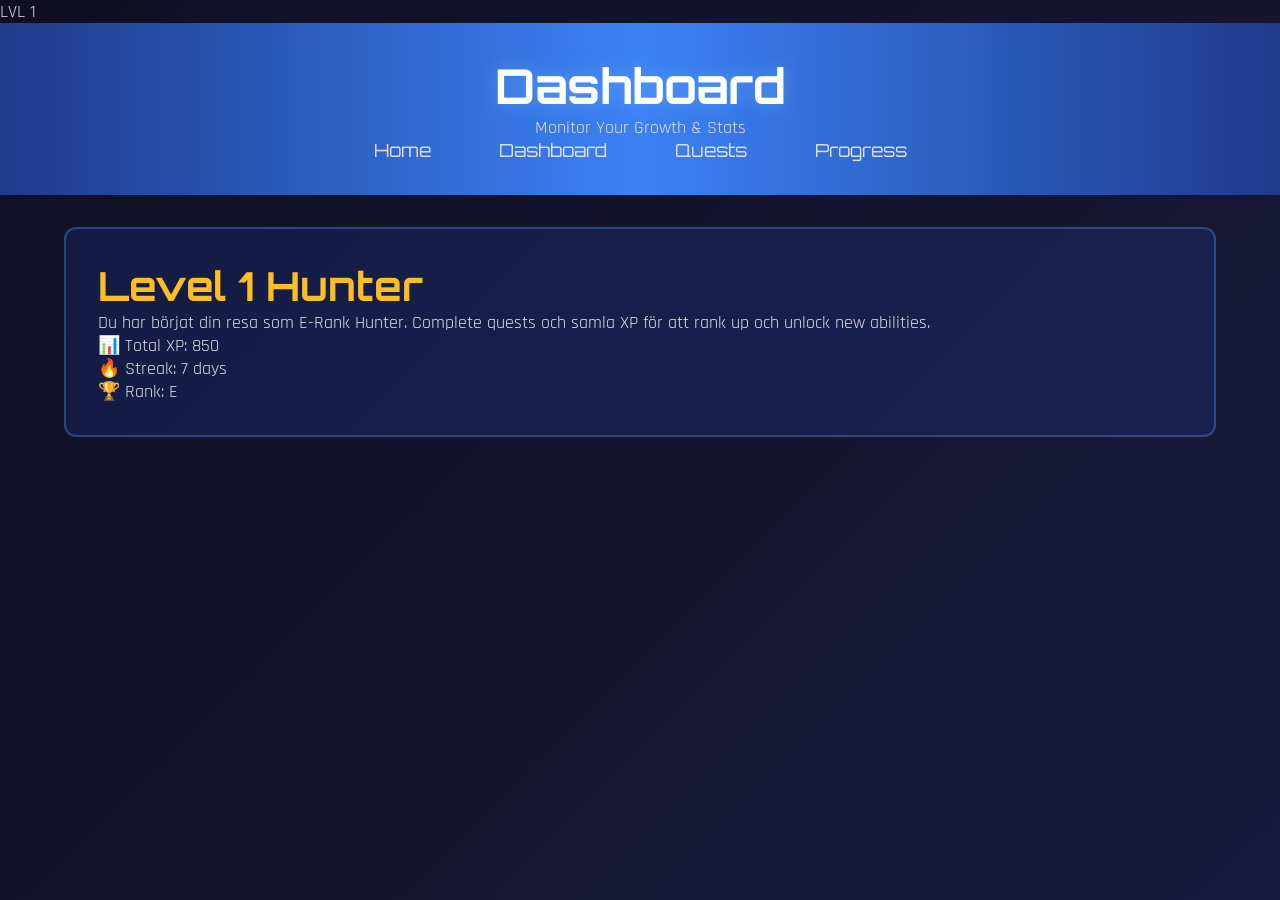
==== commit e5dd82b7: "push" ====
--- a/dashboard.html
+++ b/dashboard.html
@@ -1,5 +1,4 @@
-Dashboard · HTML
-Copy
+
 
 <!DOCTYPE html>
 <html lang="sv">
--- a/styles.css
+++ b/styles.css
@@ -1,136 +1,112 @@
-/* Enkel reset */
-* {
-    margin: 0;
-    padding: 0;
-    box-sizing: border-box;
+* { margin: 0; padding: 0; box-sizing: border-box; }
+ 
+:root {
+    --color-primary: #3b82f6;
+    --color-secondary: #fbbf24;
+    --color-dark: #0f0f23;
+    --color-light: #e0e0e0;
 }
-
-/* Grundstil */
+ 
 body {
-    font-family: Arial, sans-serif;
-    background-color: #1a1a2e;
-    color: #ffffff;
-    line-height: 1.6;
+    font-family: 'Rajdhani', sans-serif;
+    font-size: 18px;
+    color: var(--color-light);
+    background: linear-gradient(135deg, #0f0f23 0%, #1a1a3e 100%);
+    min-height: 100vh;
 }
-
-/* HEADER */
+ 
 header {
-    background-color: #16213e;
+    background: linear-gradient(90deg, #1e3a8a 0%, #3b82f6 50%, #1e3a8a 100%);
+    padding: 2rem;
     text-align: center;
-    padding: 20px;
+    margin-bottom: 2rem;
 }
-
+ 
 h1 {
-    font-size: 2.5rem;
-    color: #fbbf24;
+    font-family: 'Orbitron', sans-serif;
+    font-size: 3rem;
+    color: white;
+    text-shadow: 0 0 20px rgba(96, 165, 250, 0.8);
 }
-
-.tagline {
-    font-style: italic;
-    margin-top: 10px;
+ 
+.title-accent { color: var(--color-secondary); }
+ 
+nav ul { list-style: none; display: flex; justify-content: center; gap: 1.5rem; }
+ 
+nav a {
+    color: var(--color-light);
+    text-decoration: none;
+    font-family: 'Orbitron', sans-serif;
+    padding: 10px 20px;
+    border: 2px solid transparent;
+    border-radius: 8px;
+    transition: all 0.3s;
 }
-
-/* NAVIGATION */
-nav ul {
-    list-style: none;
-    display: flex;
-    justify-content: center;
-    gap: 20px;
-    margin-top: 15px;
+ 
+nav a:hover { background: rgba(96, 165, 250, 0.2); border-color: var(--color-primary); }
+ 
+main { max-width: 1200px; margin: 0 auto; padding: 0 1.5rem; }
+ 
+section {
+    background: rgba(30, 58, 138, 0.3);
+    padding: 2rem;
+    margin-bottom: 2rem;
+    border-radius: 12px;
+    border: 2px solid rgba(96, 165, 250, 0.3);
 }
-
-nav a {
-    text-decoration: none;
-    color: white;
-    padding: 8px 15px;
-    border: 1px solid #fbbf24;
-    border-radius: 5px;
+ 
+.section-title {
+    font-family: 'Orbitron', sans-serif;
+    font-size: 2rem;
+    color: var(--color-secondary);
+    text-align: center;
+    margin-bottom: 1.5rem;
 }
-
-nav a:hover {
-    background-color: #fbbf24;
-    color: black;
-}
-
-/* MAIN */
-main {
-    max-width: 1000px;
-    margin: auto;
-    padding: 20px;
-}
-
-/* HERO */
-.hero-section {
-    text-align: center;
-    margin-bottom: 40px;
-}
-
-.hero-title {
-    font-size: 2rem;
-    margin-bottom: 10px;
-}
-
-.hero-description {
-    margin-bottom: 20px;
-}
-
-/* KNAPP */
+ 
+.hero-section { display: flex; gap: 2rem; align-items: center; }
+ 
+.hero-content { flex: 1; }
+ 
+.hero-title { font-family: 'Orbitron', sans-serif; font-size: 2.5rem; color: var(--color-secondary); }
+ 
 .cta-button {
     display: inline-block;
-    padding: 10px 20px;
-    background-color: #fbbf24;
-    color: black;
+    padding: 14px 30px;
+    background: linear-gradient(135deg, #fbbf24 0%, #f59e0b 100%);
+    color: var(--color-dark);
+    font-family: 'Orbitron', sans-serif;
     text-decoration: none;
-    border-radius: 5px;
+    border-radius: 8px;
+    transition: transform 0.3s;
 }
-
-.cta-button:hover {
-    background-color: #f59e0b;
-}
-
-/* SECTION */
-section {
-    background-color: #16213e;
-    padding: 20px;
-    margin-bottom: 20px;
-    border-radius: 10px;
-}
-
-.section-title {
-    margin-bottom: 15px;
-    color: #fbbf24;
-}
-
-/* GRID (enkel) */
+ 
+.cta-button:hover { transform: scale(1.05); }
+ 
 .stats-grid {
     display: grid;
-    grid-template-columns: 1fr 1fr;
-    gap: 15px;
+    grid-template-columns: repeat(auto-fit, minmax(250px, 1fr));
+    gap: 1.5rem;
 }
-
+ 
 .stat-card {
-    background-color: #0f3460;
-    padding: 15px;
-    border-radius: 8px;
+    background: rgba(15, 15, 35, 0.6);
+    padding: 1.5rem;
+    border-radius: 10px;
     text-align: center;
 }
-
-/* FOOTER */
+ 
+.stat-card.strength { border: 2px solid #ef4444; }
+.stat-card.intelligence { border: 2px solid #8b5cf6; }
+.stat-card.endurance { border: 2px solid #10b981; }
+ 
 footer {
+    background: linear-gradient(90deg, #1e3a8a 0%, #3b82f6 50%, #1e3a8a 100%);
+    padding: 2rem;
     text-align: center;
-    padding: 20px;
-    background-color: #16213e;
-    margin-top: 20px;
+    margin-top: 2rem;
 }
-
-/* RESPONSIVE */
-@media (max-width: 600px) {
-    .stats-grid {
-        grid-template-columns: 1fr;
-    }
-
-    nav ul {
-        flex-direction: column;
-        gap: 10px;
-    }
-}+ 
+@media (max-width: 768px) {
+    h1 { font-size: 2rem; }
+    .hero-section { flex-direction: column; }
+    .stats-grid { grid-template-columns: 1fr; }
